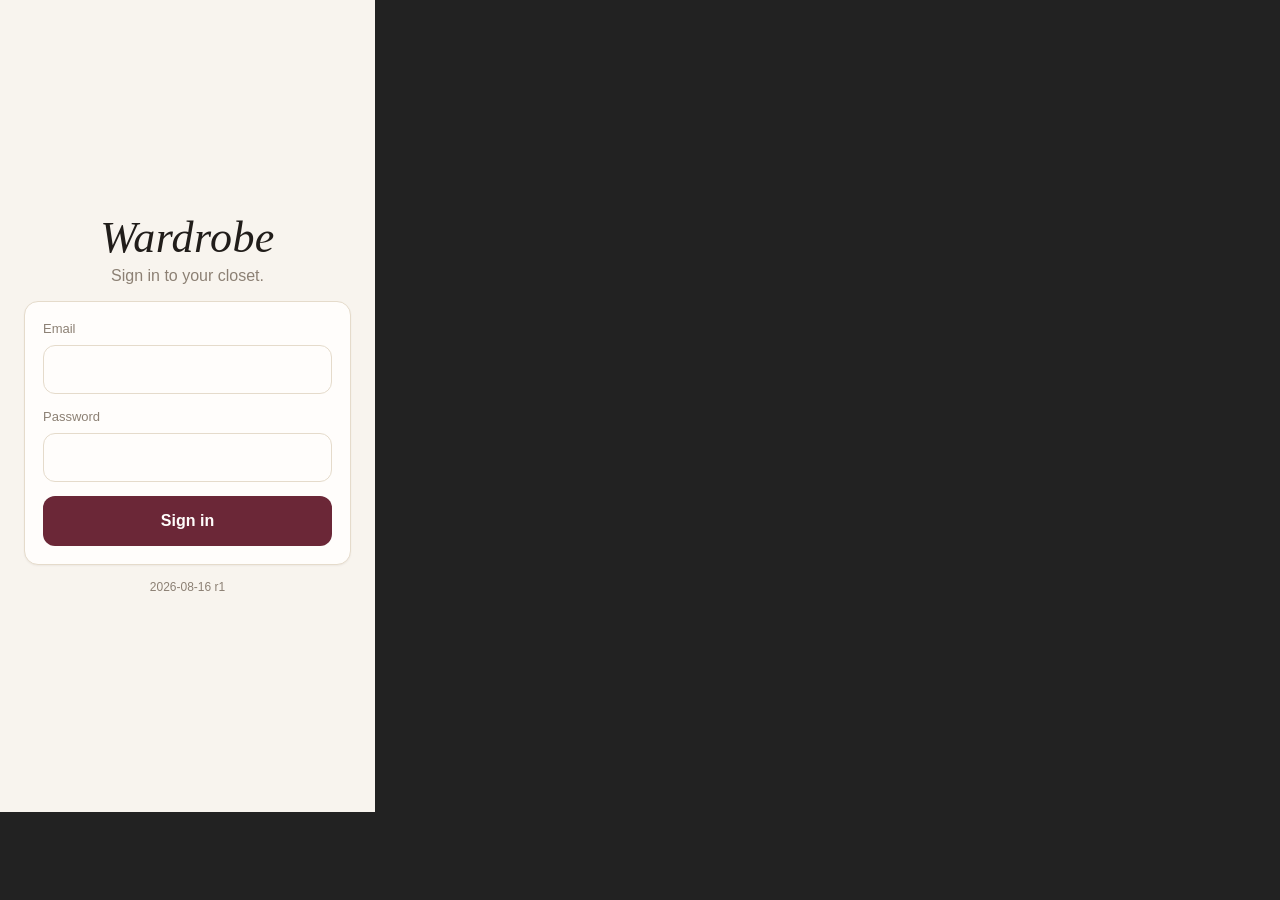
==== migration/audit.html @ dae9c562 "The suitcase says which half of a travel day you were home for Her ask: "I should have a way to wear" ====
<!doctype html>
<html>
<head>
<meta charset="utf-8">
<!-- ⚠️ THE VIEWPORT META IS THE POINT. selftest.html has none, so under mobile
     emulation the outer page lays out at 980px and scales the iframe to ~38% —
     every screenshot unreadable and every measurement off. With this, a
     375x812 iframe renders 1:1 and getBoundingClientRect() is honest. -->
<meta name="viewport" content="width=device-width, initial-scale=1">
<title>Wardrobe audit harness</title>
<style>
  html,body { margin:0; padding:0; background:#222; }
  #app { width:375px; height:812px; border:0; display:block; }
</style>
</head>
<body>
<iframe id="app"></iframe>
<script>
/* Audit harness (2026-08-16). Same loading contract as selftest.html — rewrite
   every js/css URL with a per-run token and hand it over via srcdoc, with a
   <base href="/"> because relative URLs would otherwise resolve against
   /migration/ and the app would load nothing.

   What this adds over the selftest:
   ① a real viewport, so layout numbers and screenshots are 1:1 at 375x812;
   ② an addEventListener RECORDER injected BEFORE the app's own scripts, which
      is the only way to know which elements are genuine delegation roots.
      Static reading can't answer that — it's why the dead ⋯ menu survived a
      full static sweep of all 293 data-* attributes. */
const frameEl = document.getElementById("app");
let _ready = false;
frameEl.addEventListener("load", () => setTimeout(() => { _ready = true; }, 400));

const RECORDER = `
window.__listeners = [];
(function(){
  const orig = EventTarget.prototype.addEventListener;
  EventTarget.prototype.addEventListener = function(type, fn, opts) {
    try { if (this && this.nodeType === 1 || this === document || this === window)
      window.__listeners.push({ el: this, type: type, capture: !!(opts === true || (opts && opts.capture)) });
    } catch(e){}
    return orig.apply(this, arguments);
  };
})();
`;

(async () => {
  const token = Date.now();
  const html = await (await fetch(`/index.html?_=${token}`, { cache: "reload" })).text();
  const busted = html
    .replace(/<head(\s[^>]*)?>/i, m => `${m}<base href="/"><script>${RECORDER}<\/script>`)
    .replace(/((?:src|href)=")((?:js|css)\/[^"]+)(")/g,
             (m, a, u, b) => `${a}${u}${u.includes("?") ? "&" : "?"}_=${token}${b}`);
  if (!/<base href="\/">/.test(busted)) throw new Error("no <head> in index.html");
  frameEl.srcdoc = busted;
})();

/* ---- the API the driving session calls ---------------------------------- */
window.A = {
  ready: () => _ready,
  W: null,
  boot() {
    const doc = frameEl.contentDocument;
    const bridge = doc.createElement("script");
    bridge.textContent = `window.__app = new Proxy({}, {
      get(_, k) { if (k === "__isBridge") return true; try { return eval(k); } catch { return undefined; } },
      set(_, k, v) { window.__tmpv = v; try { eval(k + " = window.__tmpv"); } catch (e) { console.error(e); } return true; },
    });`;
    doc.body.appendChild(bridge);
    this.W = frameEl.contentWindow.__app;
    return typeof this.W.todayStr === "function";
  },
  doc: () => frameEl.contentDocument,
  win: () => frameEl.contentWindow,

  /* Show the app. The class alone is not enough — #app carries hidden and an
     inline display from the login flow (CLAUDE.md, 2026-08-14 r2). */
  show() {
    const d = this.doc();
    const login = d.getElementById("login"); if (login) login.classList.remove("active");
    const app = d.getElementById("app");
    if (app) { app.classList.add("active"); app.hidden = false; app.style.display = "block"; }
  },

  /* A realistic closet. Proportioned like hers (491 items / 4387 wears /
     1122 looks / 9 capsules) but a third the size so renders stay fast. */
  fixture(opts) {
    const W = this.W, o = opts || {};
    const today = W.todayStr(), D = n => W.shiftDate(today, n);
    const slots = [
      ["Tops","Tee shirts",34],["Tops","Blouses",18],["Tops","Sweaters",16],["Tops","Cardigans",10],
      ["Bottoms","Jeans",14],["Bottoms","Pants",12],["Bottoms","Skirts",10],["Bottoms","Shorts",8],
      ["Dresses","Short",14],["Dresses","Long",8],["Dresses","Cocktail",6],
      ["Shoes","Sneakers",8],["Shoes","Boots",10],["Shoes","Flats",8],["Shoes","Sandals",8],["Shoes","Heels",9],
      ["Outerwear","Jackets",8],["Outerwear","Coats",6],["Outerwear","Blazers",5],
      ["Workout","Workout tops",6],["Workout","Active shorts",5],["Workout","Sports bras",4],
    ];
    const cols = ["Blue","Black","White","Gray","Green","Red","Beige","Brown","Pink","Maroon"];
    const items = [];
    let n = 0;
    for (const [cat, sub, count] of slots) {
      for (let k = 0; k < count; k++) {
        n++;
        const dressy = sub === "Heels" || sub === "Cocktail" || sub === "Blazers";
        const gear = cat === "Workout";
        items.push({
          id: `i${n}`, name: `${sub} ${k + 1}`, category: cat, subcategory: sub,
          status: k % 17 === 0 ? "Storage" : "Available",
          image_path: k % 11 === 0 ? null : `p${n}.jpg`,
          color_family: cols[n % cols.length],
          brand: ["Everlane","Madewell","J.Crew","Uniqlo",null][n % 5],
          retailer: ["Nordstrom","Amazon",null][n % 3],
          price: (15 + (n * 7) % 180),
          purchase_date: D(-(60 + (n * 13) % 1400)),
          acquisition: n % 19 === 0 ? "Gift" : "New",
          formality: gear ? [1] : dressy ? [6, 7] : (k % 5 === 0 ? [4, 5] : [2, 3]),
          season: k % 4 === 0 ? ["Summer"] : k % 4 === 1 ? ["Winter"] : ["Spring","Summer","Fall","Winter"],
          tags: [], last_washed: D(-(3 + (n % 20))),
        });
      }
    }
    // Wears: a long tail plus a hot core, ~1800 rows over two years.
    const wears = []; let wid = 0;
    for (let d = 1; d < 730; d++) {
      const date = D(-d);
      const pieces = 2 + (d % 3);
      for (let p = 0; p < pieces; p++) {
        const idx = (d * 7 + p * 31) % items.length;
        const it = items[idx];
        if (it.status !== "Available") continue;
        wears.push({ id: `w${++wid}`, item_id: it.id, worn_on: date, outfit_id: null,
                     context: [["Errands","Work","Friends","Church","Date night"][(d + p) % 5]],
                     formality_for: 2 + ((d + p) % 4) });
      }
    }
    // Looks: 120, most unnamed (98% of hers are).
    const outfits = [], outfitLinks = [];
    for (let k = 0; k < 120; k++) {
      const id = `o${k}`;
      outfits.push({ id, name: k % 50 === 0 ? `Favourite ${k}` : null, rating: k % 9 === 0 ? 1 : null,
                     archived: false, layout: null, created_at: D(-(k * 5)) });
      for (const off of [0, 40, 80]) outfitLinks.push({ outfit_id: id, item_id: items[(k * 3 + off) % items.length].id });
    }
    // Capsules: a finished trip, a trip that is on RIGHT NOW, an upcoming trip,
    // and two undated capsules — every branch the trip screens can take.
    const capsules = [
      { id: "cPast", name: "Chicago", kind: "travel", start_date: D(-40), end_date: D(-34),
        locations: [{ name: "Chicago", lat: 41.88, lon: -87.63, from: null, to: null }], plan: {} },
      { id: "cNow", name: "Madrid", kind: "travel", start_date: D(-2), end_date: D(4),
        locations: [{ name: "Madrid", lat: 40.4, lon: -3.7, from: null, to: null }], plan: {} },
      { id: "cSoon", name: "Maine", kind: "travel", start_date: D(20), end_date: D(26),
        locations: [{ name: "Portland", lat: 43.66, lon: -70.26, from: null, to: null }], plan: {} },
      { id: "cCap", name: "Summer capsule", kind: "capsule", start_date: null, end_date: null, locations: [], plan: {} },
      { id: "cCap2", name: "Work core", kind: "capsule", start_date: null, end_date: null, locations: [], plan: {} },
    ];
    const capsule_items = [];
    for (let k = 0; k < 22; k++) capsule_items.push({ capsule_id: "cNow", item_id: items[k * 5 % items.length].id, packed: k % 3 === 0 });
    for (let k = 0; k < 18; k++) capsule_items.push({ capsule_id: "cPast", item_id: items[k * 7 % items.length].id, packed: true });
    for (let k = 0; k < 9; k++) capsule_items.push({ capsule_id: "cSoon", item_id: items[k * 11 % items.length].id, packed: false });
    for (let k = 0; k < 14; k++) capsule_items.push({ capsule_id: "cCap", item_id: items[k * 9 % items.length].id, packed: false });

    // Wears during the live trip, including the two travel days.
    const now = capsules[1];
    const packed = capsule_items.filter(c => c.capsule_id === "cNow").map(c => c.item_id);
    for (let d = 0; d <= 2; d++) {
      const date = W.shiftDate(now.start_date, d);
      for (let p = 0; p < 3; p++)
        wears.push({ id: `w${++wid}`, item_id: packed[(d * 3 + p) % packed.length], worn_on: date,
                     outfit_id: null, context: ["Travel"], formality_for: 3 });
    }

    W.items = items; W.wears = wears; W.outfits = outfits; W.outfitLinks = outfitLinks;
    // ⚠️ The global is `capsuleLinks`; `capsule_items` is only the TABLE name.
    // Setting the table name populated nothing and every capsule read "0 items".
    W.capsules = capsules; W.capsuleLinks = capsule_items; W.exclusions = [];
    W.activeCapsuleId = null; W.dataReady = true;
    // ⚠️ capsuleItems() reads capsuleLinkMap, a derived index — assigning the
    // arrays is not enough, the indexes have to be rebuilt (this is what made
    // every capsule read "0 items" on the first pass).
    W.buildOutfitIndexes(); W.buildExcludeSet(); W.buildSuggestIndexes(); W.buildCapsuleIndexes();
    if (o.tripMode) W.tripModeId = "cNow";
    return { items: items.length, wears: wears.length, outfits: outfits.length, capsules: capsules.length };
  },

  /* ---- measurement -------------------------------------------------------
     ⚠️ Every probe asserts a known element has non-zero width first. A layout
     sweep over a display:none subtree returns 0 for everything and reports
     "no overflow" on a broken screen — that happened on 2026-08-13. */
  assertLive() {
    const d = this.doc(), app = d.getElementById("app");
    const w = app ? app.getBoundingClientRect().width : 0;
    if (!w) throw new Error(`LAYOUT PROBE INVALID: #app width is ${w} — nothing is rendered`);
    return w;
  },
  /* Vertical order of a screen's top-level blocks: what she sees first. */
  blocks(sel) {
    this.assertLive();
    const host = this.doc().querySelector(sel);
    if (!host) return null;
    return [...host.children].map(el => {
      const r = el.getBoundingClientRect();
      return { cls: el.className || el.tagName.toLowerCase(), y: Math.round(r.top),
               h: Math.round(r.height), text: (el.innerText || "").trim().replace(/\s+/g, " ").slice(0, 70) };
    }).filter(b => b.h > 0);
  },
  overflow() {
    this.assertLive();
    const d = this.doc();
    const out = [];
    for (const el of d.querySelectorAll("#app *")) {
      const r = el.getBoundingClientRect();
      if (r.width && (r.right > 376 || r.left < -1)) out.push({
        cls: (el.className || el.tagName).toString().slice(0, 50),
        left: Math.round(r.left), right: Math.round(r.right), w: Math.round(r.width),
        text: (el.innerText || "").trim().slice(0, 40) });
    }
    return { bodyScrollWidth: d.body.scrollWidth, offenders: out.slice(0, 25) };
  },
  /* Buttons that are too small to hit, or absurdly narrow for their column. */
  tinyTargets() {
    this.assertLive();
    const out = [];
    for (const el of this.doc().querySelectorAll("#app button, #app [data-cap], #app .chip")) {
      const r = el.getBoundingClientRect();
      if (!r.width || !r.height) continue;
      if (r.height < 32 || r.width < 30) out.push({
        cls: (el.className || "").slice(0, 40), w: Math.round(r.width), h: Math.round(r.height),
        text: (el.innerText || "").trim().slice(0, 30) });
    }
    return out;
  },

  /* ---- reachability ------------------------------------------------------
     For every element carrying a data-* hook, does an ancestor actually listen?
     Answers the question a static sweep cannot: the ⋯ menu's rows carried real
     data-cap-* attributes and a real delegated handler existed — on a container
     that did not contain them. */
  listenerRoots() {
    const L = this.win().__listeners || [];
    return L.filter(r => r.type === "click" || r.type === "pointerdown");
  },
  unreachable(scopeSel, prefixes) {
    this.assertLive();
    const d = this.doc();
    const roots = this.listenerRoots().map(r => r.el);
    const scope = scopeSel ? d.querySelector(scopeSel) : d;
    if (!scope) return { error: `no such scope: ${scopeSel}` };
    const out = [];
    const seen = new Set();
    for (const el of scope.querySelectorAll("*")) {
      const hooks = [...el.attributes].filter(a => a.name.startsWith("data-") &&
        (!prefixes || prefixes.some(p => a.name.startsWith(p))));
      if (!hooks.length) continue;
      // reachable if the element or any ancestor has an onclick or a recorded listener
      let node = el, ok = false;
      while (node && node !== d) {
        if (node.onclick || roots.includes(node)) { ok = true; break; }
        node = node.parentNode;
      }
      if (!ok) {
        const key = hooks.map(h => h.name).join(",");
        if (seen.has(key)) continue;
        seen.add(key);
        out.push({ attrs: key, tag: el.tagName.toLowerCase(),
                   cls: (el.className || "").toString().slice(0, 40),
                   text: (el.innerText || "").trim().slice(0, 40) });
      }
    }
    return out;
  },
};
</script>
</body>
</html>
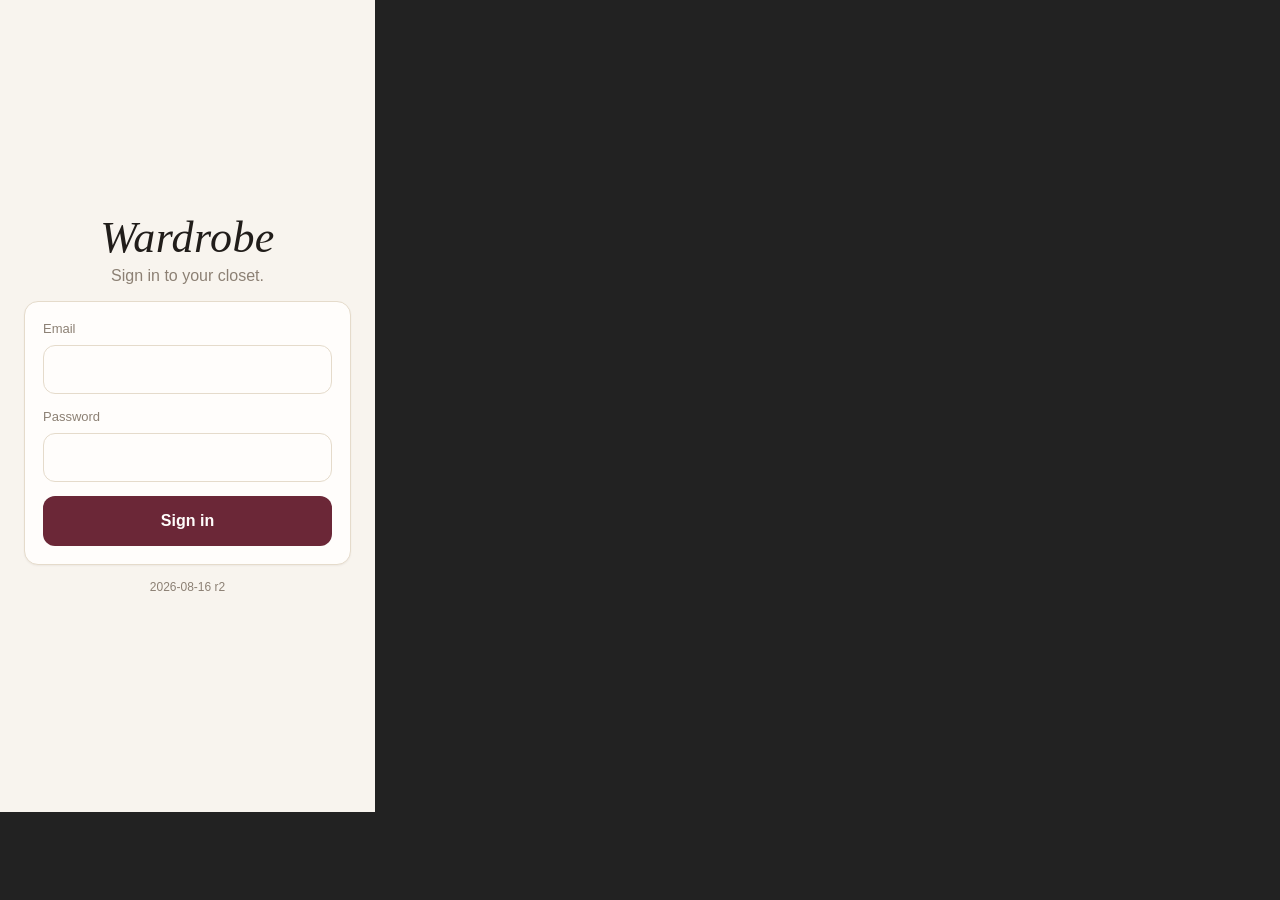
==== commit bb922034: "Put the answer above the question on four more screens The four fixes she picked from the workflow a" ====
--- a/migration/audit.html
+++ b/migration/audit.html
@@ -83,7 +83,15 @@
   },
 
   /* A realistic closet. Proportioned like hers (491 items / 4387 wears /
-     1122 looks / 9 capsules) but a third the size so renders stay fast. */
+     1122 looks / 9 capsules) but a third the size so renders stay fast.
+
+     ⚠️ RE-APPLY BEFORE EACH MEASUREMENT, or check `W.dataReady` first. `init()`
+     fires its own `loadData()`, which resolves a second or two later, fails
+     against no auth, and leaves `items` EMPTY — clobbering whatever the fixture
+     installed. A probe running after that measures a closet of zero pieces and
+     reports it as a finding (it did, once, on the rack screen: "Rack not built
+     yet" against 227 items). `assertLive()` does NOT catch this — the app still
+     renders at full width, it just has nothing in it. */
   fixture(opts) {
     const W = this.W, o = opts || {};
     const today = W.todayStr(), D = n => W.shiftDate(today, n);
